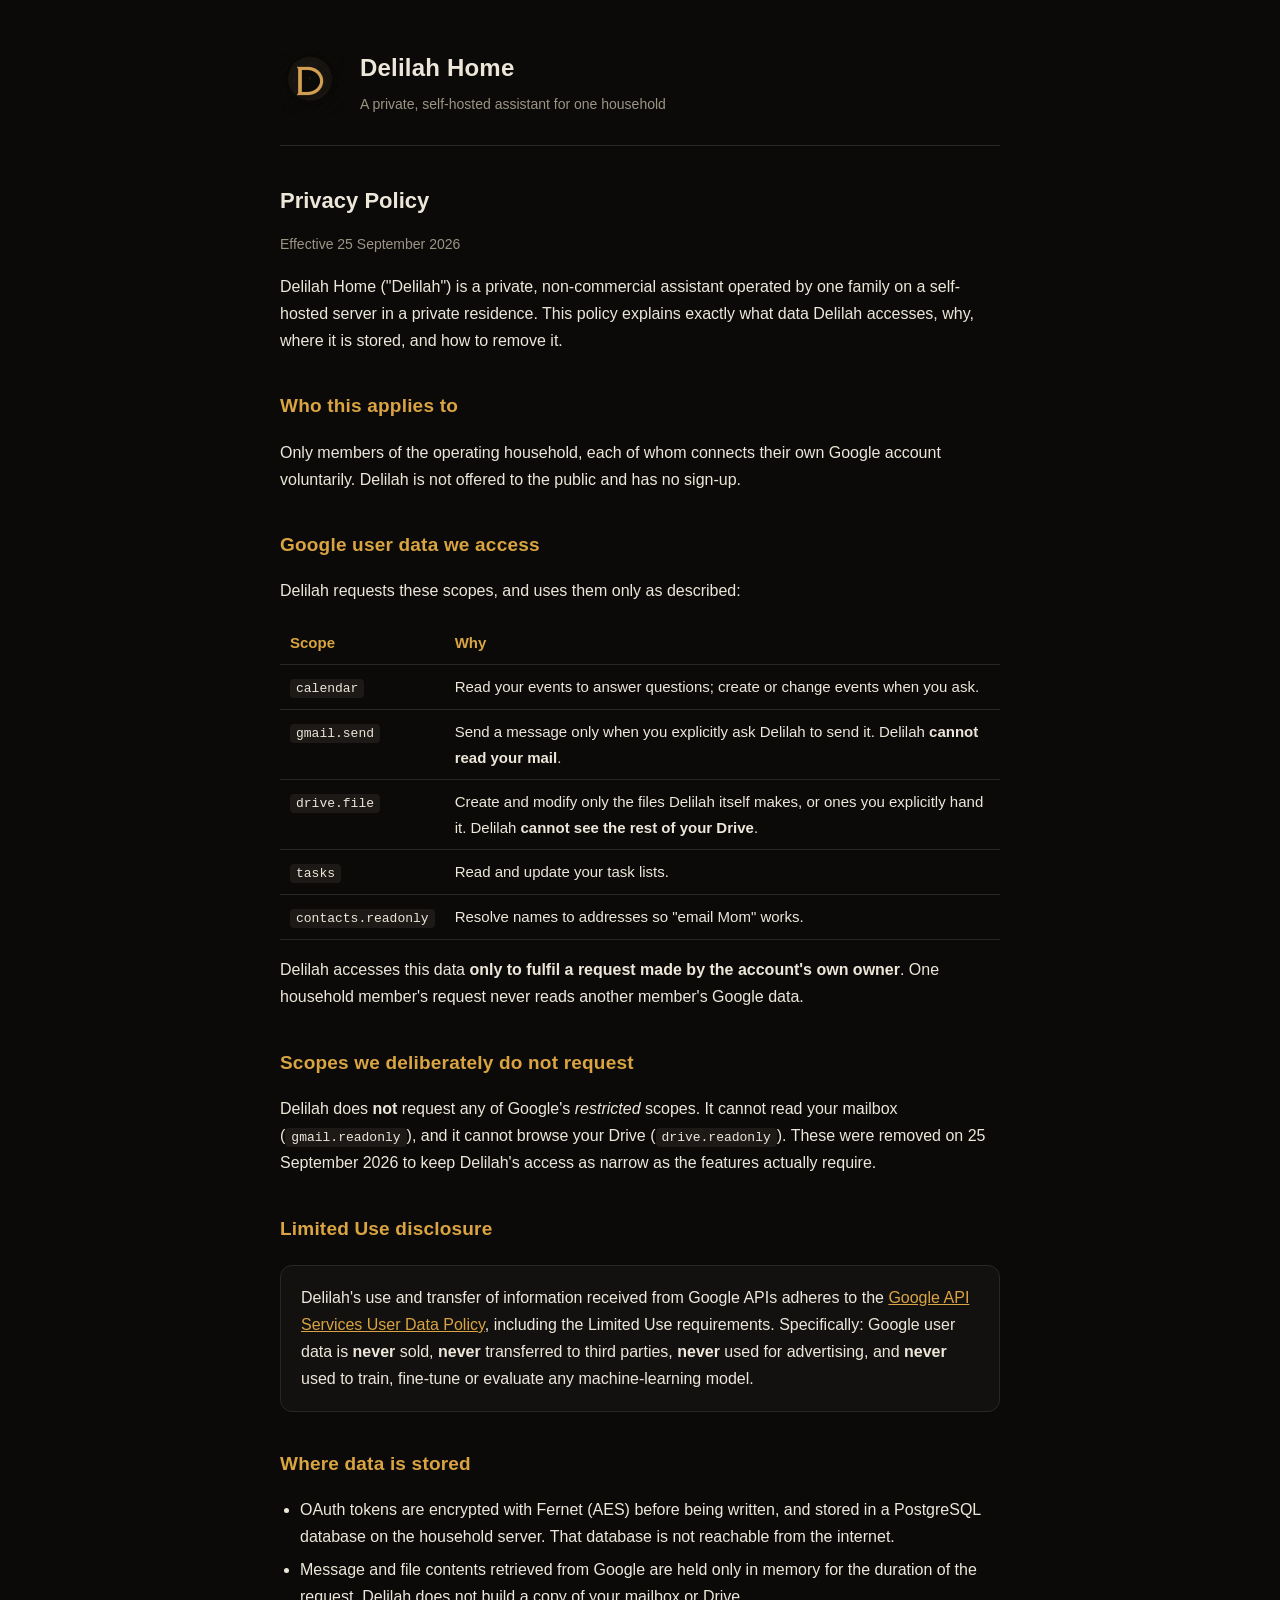
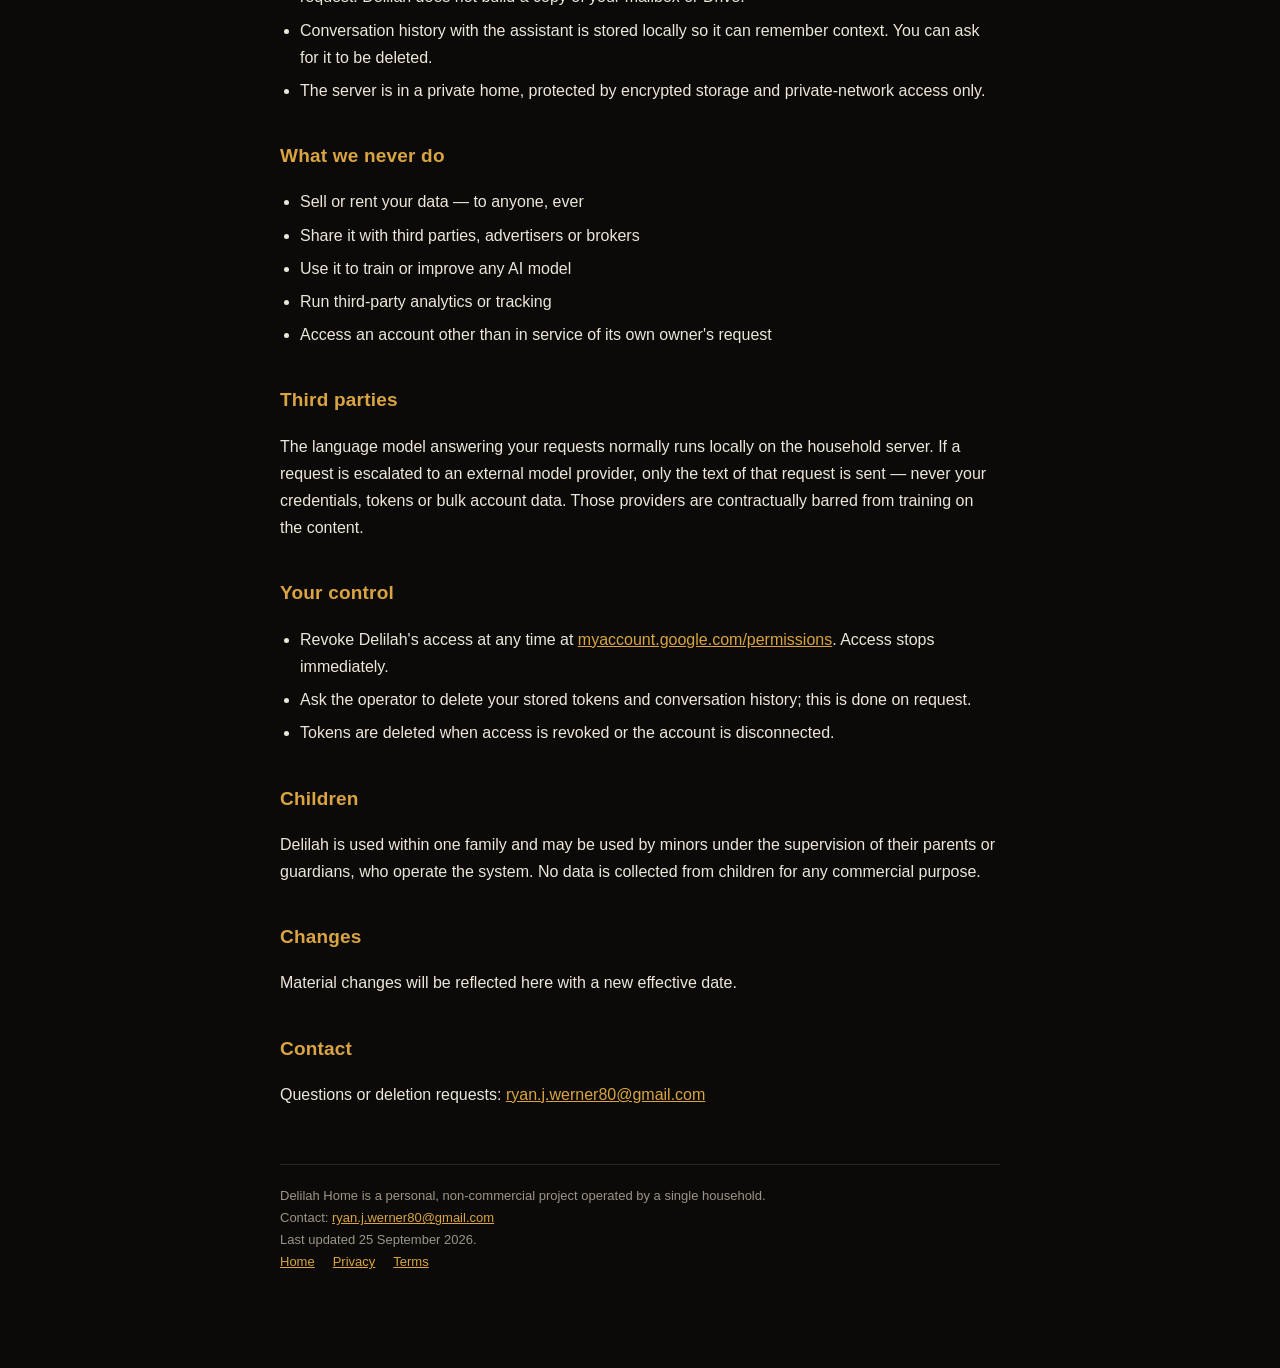
==== privacy.html @ 63f13560 "Add Delilah Home public pages for Google OAuth verification Static homepage, privacy policy and term" ====
<!doctype html><html lang="en"><head><meta charset="utf-8"><meta name="viewport" content="width=device-width,initial-scale=1"><link rel="icon" href="logo.png"><link rel="stylesheet" href="_style.css"><title>Privacy Policy &mdash; Delilah Home</title></head><body><div class="wrap"><header><img src="logo.png" alt="Delilah"><div><h1>Delilah Home</h1><p>A private, self-hosted assistant for one household</p></div></header>
<h1 style="font-size:22px;margin:0 0 6px">Privacy Policy</h1><p class="muted">Effective 25 September 2026</p>
<p>Delilah Home ("Delilah") is a private, non-commercial assistant operated by one family on a self-hosted server in a private residence. This policy explains exactly what data Delilah accesses, why, where it is stored, and how to remove it.</p>

<h2>Who this applies to</h2>
<p>Only members of the operating household, each of whom connects their own Google account voluntarily. Delilah is not offered to the public and has no sign-up.</p>

<h2>Google user data we access</h2>
<p>Delilah requests these scopes, and uses them only as described:</p>
<table><tr><th>Scope</th><th>Why</th></tr>
<tr><td><code>calendar</code></td><td>Read your events to answer questions; create or change events when you ask.</td></tr>
<tr><td><code>gmail.send</code></td><td>Send a message only when you explicitly ask Delilah to send it. Delilah <strong>cannot read your mail</strong>.</td></tr>
<tr><td><code>drive.file</code></td><td>Create and modify only the files Delilah itself makes, or ones you explicitly hand it. Delilah <strong>cannot see the rest of your Drive</strong>.</td></tr>
<tr><td><code>tasks</code></td><td>Read and update your task lists.</td></tr>
<tr><td><code>contacts.readonly</code></td><td>Resolve names to addresses so "email Mom" works.</td></tr>
</table>
<p>Delilah accesses this data <strong>only to fulfil a request made by the account's own owner</strong>. One household member's request never reads another member's Google data.</p>

<h2>Scopes we deliberately do not request</h2>
<p>Delilah does <strong>not</strong> request any of Google's <em>restricted</em> scopes. It cannot read your mailbox (<code>gmail.readonly</code>), and it cannot browse your Drive (<code>drive.readonly</code>). These were removed on 25 September 2026 to keep Delilah's access as narrow as the features actually require.</p>
<h2>Limited Use disclosure</h2>
<div class="card">Delilah's use and transfer of information received from Google APIs adheres to the <a href="https://developers.google.com/terms/api-services-user-data-policy" target="_blank" rel="noopener">Google API Services User Data Policy</a>, including the Limited Use requirements. Specifically: Google user data is <strong>never</strong> sold, <strong>never</strong> transferred to third parties, <strong>never</strong> used for advertising, and <strong>never</strong> used to train, fine-tune or evaluate any machine-learning model.</div>

<h2>Where data is stored</h2>
<ul>
<li>OAuth tokens are encrypted with Fernet (AES) before being written, and stored in a PostgreSQL database on the household server. That database is not reachable from the internet.</li>
<li>Message and file contents retrieved from Google are held only in memory for the duration of the request. Delilah does not build a copy of your mailbox or Drive.</li>
<li>Conversation history with the assistant is stored locally so it can remember context. You can ask for it to be deleted.</li>
<li>The server is in a private home, protected by encrypted storage and private-network access only.</li>
</ul>

<h2>What we never do</h2>
<ul><li>Sell or rent your data &mdash; to anyone, ever</li><li>Share it with third parties, advertisers or brokers</li><li>Use it to train or improve any AI model</li><li>Run third-party analytics or tracking</li><li>Access an account other than in service of its own owner's request</li></ul>

<h2>Third parties</h2>
<p>The language model answering your requests normally runs locally on the household server. If a request is escalated to an external model provider, only the text of that request is sent &mdash; never your credentials, tokens or bulk account data. Those providers are contractually barred from training on the content.</p>

<h2>Your control</h2>
<ul>
<li>Revoke Delilah's access at any time at <a href="https://myaccount.google.com/permissions" target="_blank" rel="noopener">myaccount.google.com/permissions</a>. Access stops immediately.</li>
<li>Ask the operator to delete your stored tokens and conversation history; this is done on request.</li>
<li>Tokens are deleted when access is revoked or the account is disconnected.</li>
</ul>

<h2>Children</h2>
<p>Delilah is used within one family and may be used by minors under the supervision of their parents or guardians, who operate the system. No data is collected from children for any commercial purpose.</p>

<h2>Changes</h2>
<p>Material changes will be reflected here with a new effective date.</p>

<h2>Contact</h2>
<p>Questions or deletion requests: <a href="mailto:ryan.j.werner80@gmail.com">ryan.j.werner80@gmail.com</a></p>
<footer>Delilah Home is a personal, non-commercial project operated by a single household.<br>Contact: <a href="mailto:ryan.j.werner80@gmail.com">ryan.j.werner80@gmail.com</a><br>Last updated 25 September 2026. <nav><a href="./">Home</a><a href="privacy.html">Privacy</a><a href="terms.html">Terms</a></nav></footer></div></body></html>
---- _style.css ----
:root{--bg:#0B0A08;--fg:#EDE7DA;--muted:#9C9585;--gold:#D9A441;--line:#2A2621;--card:#131110}
*{box-sizing:border-box}
body{margin:0;background:var(--bg);color:var(--fg);font:16px/1.7 -apple-system,BlinkMacSystemFont,"Segoe UI",Roboto,Helvetica,Arial,sans-serif;-webkit-font-smoothing:antialiased}
.wrap{max-width:760px;margin:0 auto;padding:48px 20px 96px}
header{display:flex;align-items:center;gap:16px;padding-bottom:28px;border-bottom:1px solid var(--line);margin-bottom:36px}
header img{width:64px;height:64px;border-radius:14px}
header h1{margin:0;font-size:24px;letter-spacing:.2px}
header p{margin:4px 0 0;color:var(--muted);font-size:14px}
h2{color:var(--gold);font-size:19px;margin:36px 0 10px;letter-spacing:.2px}
h3{font-size:16px;margin:24px 0 6px}
a{color:var(--gold)}
ul{padding-left:20px}li{margin:6px 0}
.lede{font-size:18px;color:var(--fg)}
.card{background:var(--card);border:1px solid var(--line);border-radius:12px;padding:18px 20px;margin:20px 0}
.muted{color:var(--muted);font-size:14px}
table{border-collapse:collapse;width:100%;margin:14px 0;font-size:15px}
th,td{text-align:left;padding:9px 10px;border-bottom:1px solid var(--line);vertical-align:top}
th{color:var(--gold);font-weight:600}
code{background:#1C1916;padding:2px 6px;border-radius:4px;font-size:13px}
footer{margin-top:56px;padding-top:20px;border-top:1px solid var(--line);color:var(--muted);font-size:13px}
nav a{margin-right:18px}
@media(max-width:520px){.wrap{padding:28px 16px 64px}header{gap:12px}header img{width:52px;height:52px}}
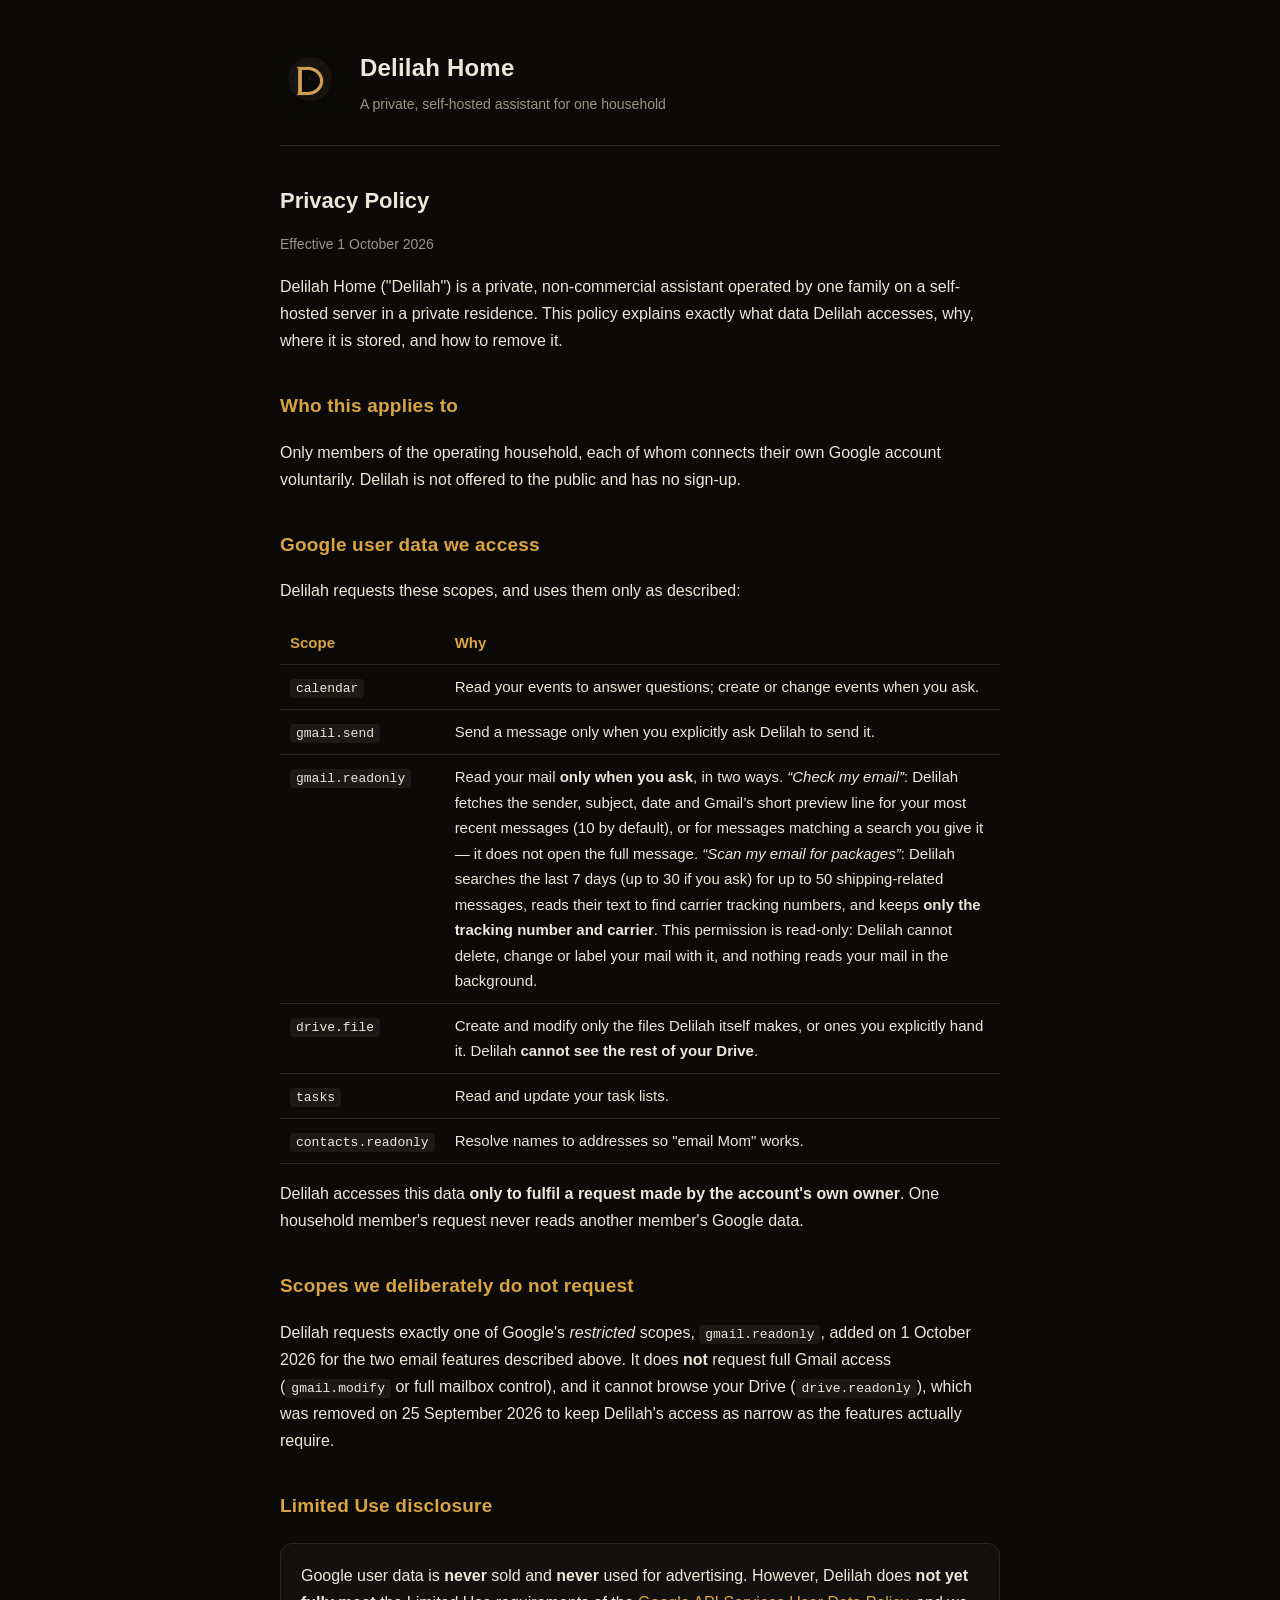
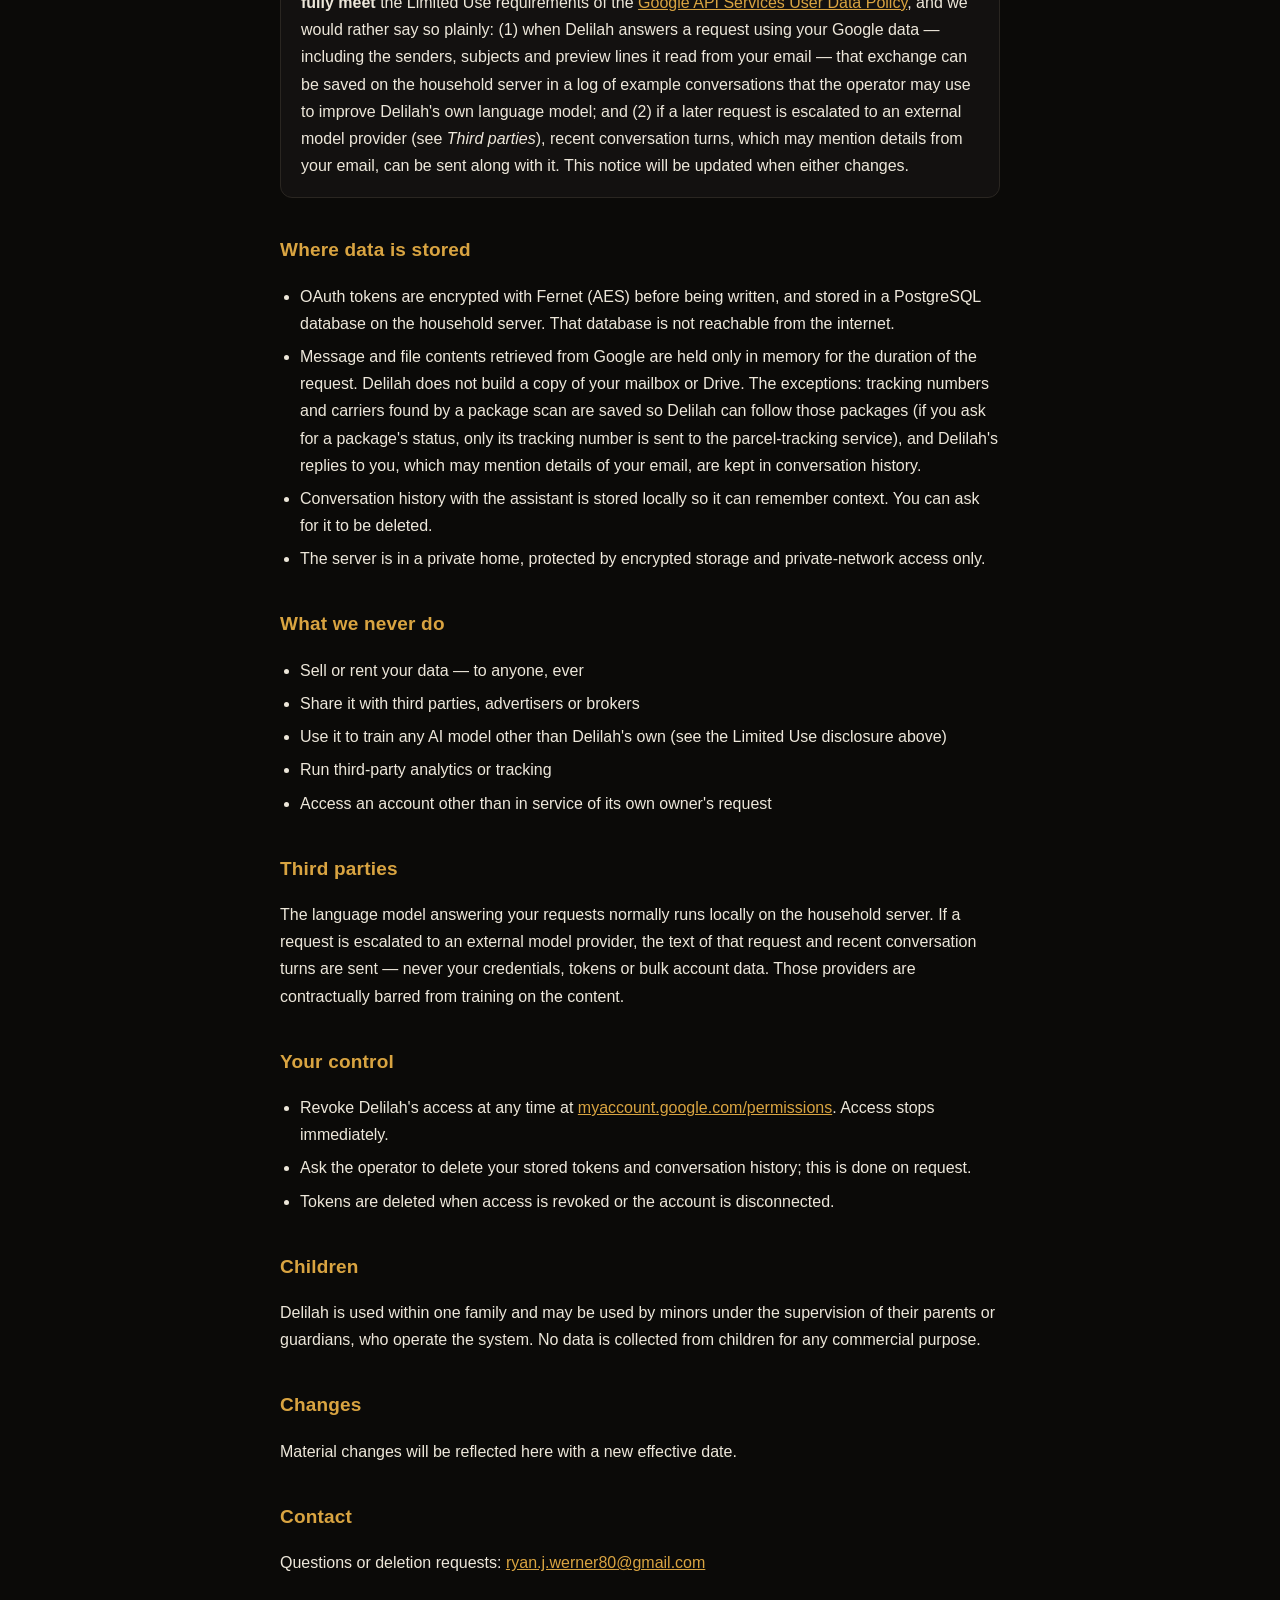
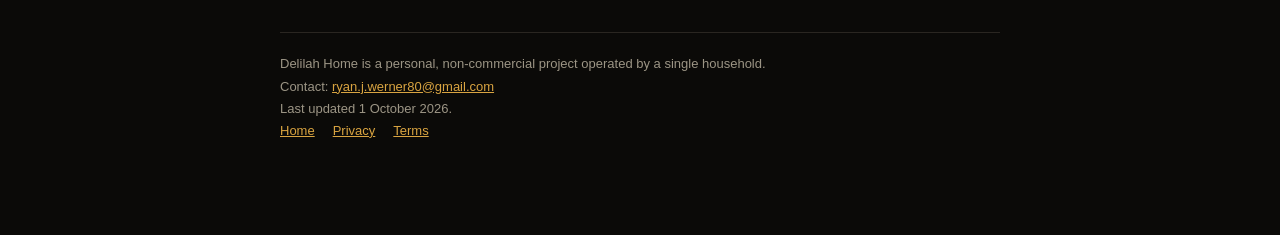
==== commit 3fa95fce: "Privacy policy: add gmail.readonly and disclose current email-data handling" ====
--- a/privacy.html
+++ b/privacy.html
@@ -1,5 +1,5 @@
 <!doctype html><html lang="en"><head><meta charset="utf-8"><meta name="viewport" content="width=device-width,initial-scale=1"><link rel="icon" href="logo.png"><link rel="stylesheet" href="_style.css"><title>Privacy Policy &mdash; Delilah Home</title></head><body><div class="wrap"><header><img src="logo.png" alt="Delilah"><div><h1>Delilah Home</h1><p>A private, self-hosted assistant for one household</p></div></header>
-<h1 style="font-size:22px;margin:0 0 6px">Privacy Policy</h1><p class="muted">Effective 25 September 2026</p>
+<h1 style="font-size:22px;margin:0 0 6px">Privacy Policy</h1><p class="muted">Effective 1 October 2026</p>
 <p>Delilah Home ("Delilah") is a private, non-commercial assistant operated by one family on a self-hosted server in a private residence. This policy explains exactly what data Delilah accesses, why, where it is stored, and how to remove it.</p>
 
 <h2>Who this applies to</h2>
@@ -9,7 +9,8 @@
 <p>Delilah requests these scopes, and uses them only as described:</p>
 <table><tr><th>Scope</th><th>Why</th></tr>
 <tr><td><code>calendar</code></td><td>Read your events to answer questions; create or change events when you ask.</td></tr>
-<tr><td><code>gmail.send</code></td><td>Send a message only when you explicitly ask Delilah to send it. Delilah <strong>cannot read your mail</strong>.</td></tr>
+<tr><td><code>gmail.send</code></td><td>Send a message only when you explicitly ask Delilah to send it.</td></tr>
+<tr><td><code>gmail.readonly</code></td><td>Read your mail <strong>only when you ask</strong>, in two ways. <em>&ldquo;Check my email&rdquo;</em>: Delilah fetches the sender, subject, date and Gmail&rsquo;s short preview line for your most recent messages (10 by default), or for messages matching a search you give it &mdash; it does not open the full message. <em>&ldquo;Scan my email for packages&rdquo;</em>: Delilah searches the last 7 days (up to 30 if you ask) for up to 50 shipping-related messages, reads their text to find carrier tracking numbers, and keeps <strong>only the tracking number and carrier</strong>. This permission is read-only: Delilah cannot delete, change or label your mail with it, and nothing reads your mail in the background.</td></tr>
 <tr><td><code>drive.file</code></td><td>Create and modify only the files Delilah itself makes, or ones you explicitly hand it. Delilah <strong>cannot see the rest of your Drive</strong>.</td></tr>
 <tr><td><code>tasks</code></td><td>Read and update your task lists.</td></tr>
 <tr><td><code>contacts.readonly</code></td><td>Resolve names to addresses so "email Mom" works.</td></tr>
@@ -17,23 +18,23 @@
 <p>Delilah accesses this data <strong>only to fulfil a request made by the account's own owner</strong>. One household member's request never reads another member's Google data.</p>
 
 <h2>Scopes we deliberately do not request</h2>
-<p>Delilah does <strong>not</strong> request any of Google's <em>restricted</em> scopes. It cannot read your mailbox (<code>gmail.readonly</code>), and it cannot browse your Drive (<code>drive.readonly</code>). These were removed on 25 September 2026 to keep Delilah's access as narrow as the features actually require.</p>
+<p>Delilah requests exactly one of Google's <em>restricted</em> scopes, <code>gmail.readonly</code>, added on 1 October 2026 for the two email features described above. It does <strong>not</strong> request full Gmail access (<code>gmail.modify</code> or full mailbox control), and it cannot browse your Drive (<code>drive.readonly</code>), which was removed on 25 September 2026 to keep Delilah's access as narrow as the features actually require.</p>
 <h2>Limited Use disclosure</h2>
-<div class="card">Delilah's use and transfer of information received from Google APIs adheres to the <a href="https://developers.google.com/terms/api-services-user-data-policy" target="_blank" rel="noopener">Google API Services User Data Policy</a>, including the Limited Use requirements. Specifically: Google user data is <strong>never</strong> sold, <strong>never</strong> transferred to third parties, <strong>never</strong> used for advertising, and <strong>never</strong> used to train, fine-tune or evaluate any machine-learning model.</div>
+<div class="card">Google user data is <strong>never</strong> sold and <strong>never</strong> used for advertising. However, Delilah does <strong>not yet fully meet</strong> the Limited Use requirements of the <a href="https://developers.google.com/terms/api-services-user-data-policy" target="_blank" rel="noopener">Google API Services User Data Policy</a>, and we would rather say so plainly: (1) when Delilah answers a request using your Google data &mdash; including the senders, subjects and preview lines it read from your email &mdash; that exchange can be saved on the household server in a log of example conversations that the operator may use to improve Delilah's own language model; and (2) if a later request is escalated to an external model provider (see <em>Third parties</em>), recent conversation turns, which may mention details from your email, can be sent along with it. This notice will be updated when either changes.</div>
 
 <h2>Where data is stored</h2>
 <ul>
 <li>OAuth tokens are encrypted with Fernet (AES) before being written, and stored in a PostgreSQL database on the household server. That database is not reachable from the internet.</li>
-<li>Message and file contents retrieved from Google are held only in memory for the duration of the request. Delilah does not build a copy of your mailbox or Drive.</li>
+<li>Message and file contents retrieved from Google are held only in memory for the duration of the request. Delilah does not build a copy of your mailbox or Drive. The exceptions: tracking numbers and carriers found by a package scan are saved so Delilah can follow those packages (if you ask for a package's status, only its tracking number is sent to the parcel-tracking service), and Delilah's replies to you, which may mention details of your email, are kept in conversation history.</li>
 <li>Conversation history with the assistant is stored locally so it can remember context. You can ask for it to be deleted.</li>
 <li>The server is in a private home, protected by encrypted storage and private-network access only.</li>
 </ul>
 
 <h2>What we never do</h2>
-<ul><li>Sell or rent your data &mdash; to anyone, ever</li><li>Share it with third parties, advertisers or brokers</li><li>Use it to train or improve any AI model</li><li>Run third-party analytics or tracking</li><li>Access an account other than in service of its own owner's request</li></ul>
+<ul><li>Sell or rent your data &mdash; to anyone, ever</li><li>Share it with third parties, advertisers or brokers</li><li>Use it to train any AI model other than Delilah's own (see the Limited Use disclosure above)</li><li>Run third-party analytics or tracking</li><li>Access an account other than in service of its own owner's request</li></ul>
 
 <h2>Third parties</h2>
-<p>The language model answering your requests normally runs locally on the household server. If a request is escalated to an external model provider, only the text of that request is sent &mdash; never your credentials, tokens or bulk account data. Those providers are contractually barred from training on the content.</p>
+<p>The language model answering your requests normally runs locally on the household server. If a request is escalated to an external model provider, the text of that request and recent conversation turns are sent &mdash; never your credentials, tokens or bulk account data. Those providers are contractually barred from training on the content.</p>
 
 <h2>Your control</h2>
 <ul>
@@ -50,4 +51,4 @@
 
 <h2>Contact</h2>
 <p>Questions or deletion requests: <a href="mailto:ryan.j.werner80@gmail.com">ryan.j.werner80@gmail.com</a></p>
-<footer>Delilah Home is a personal, non-commercial project operated by a single household.<br>Contact: <a href="mailto:ryan.j.werner80@gmail.com">ryan.j.werner80@gmail.com</a><br>Last updated 25 September 2026. <nav><a href="./">Home</a><a href="privacy.html">Privacy</a><a href="terms.html">Terms</a></nav></footer></div></body></html>
+<footer>Delilah Home is a personal, non-commercial project operated by a single household.<br>Contact: <a href="mailto:ryan.j.werner80@gmail.com">ryan.j.werner80@gmail.com</a><br>Last updated 1 October 2026. <nav><a href="./">Home</a><a href="privacy.html">Privacy</a><a href="terms.html">Terms</a></nav></footer></div></body></html>
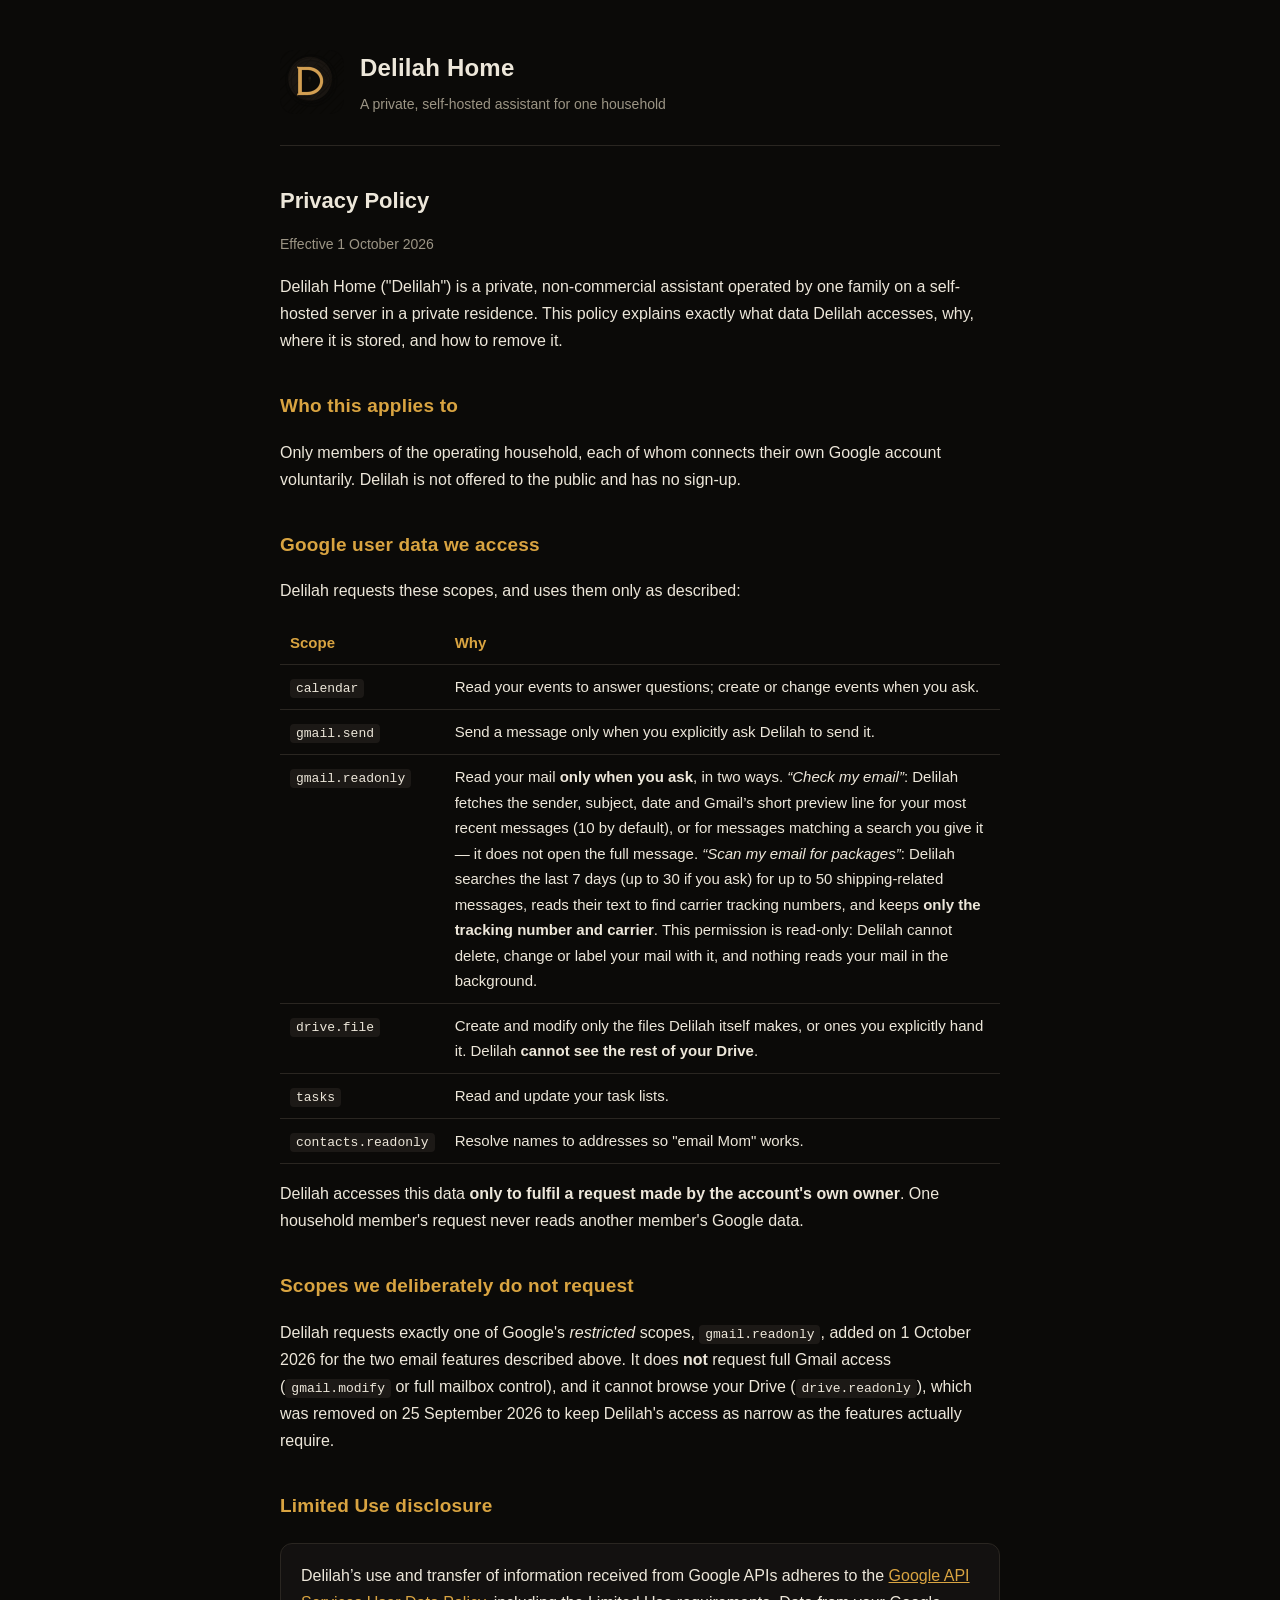
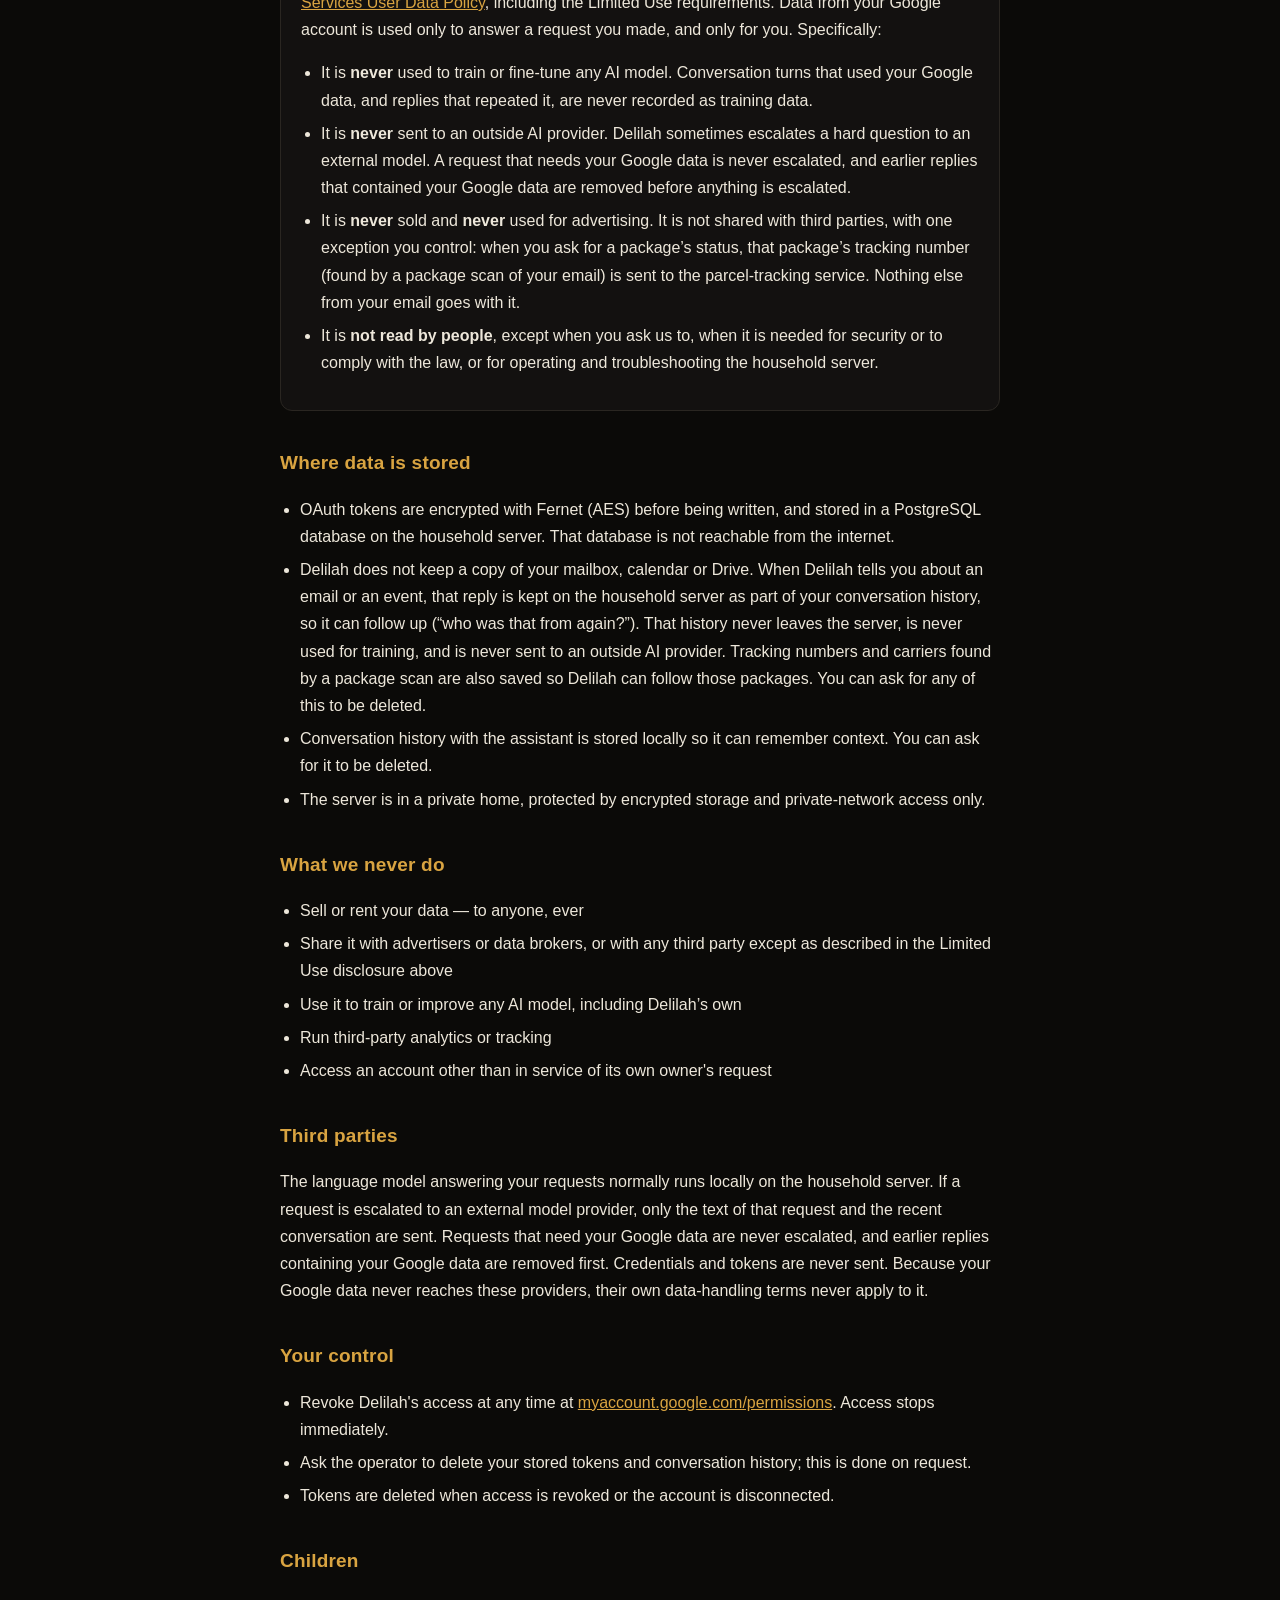
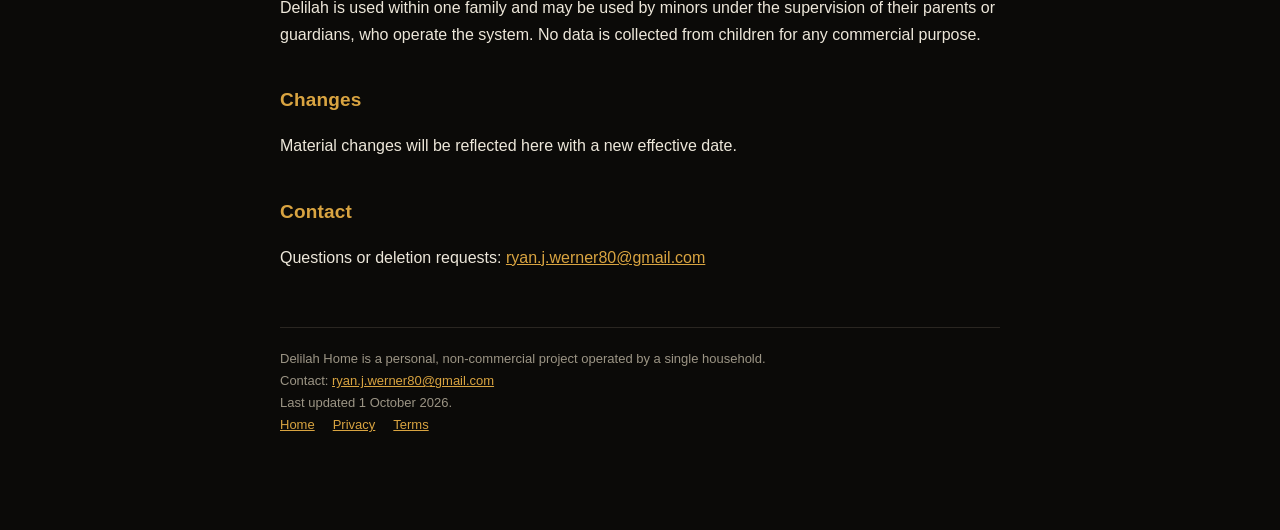
==== commit 11eae7db: "Privacy policy: Google data now meets Limited Use (no training, no cloud escalation)" ====
--- a/privacy.html
+++ b/privacy.html
@@ -20,21 +20,27 @@
 <h2>Scopes we deliberately do not request</h2>
 <p>Delilah requests exactly one of Google's <em>restricted</em> scopes, <code>gmail.readonly</code>, added on 1 October 2026 for the two email features described above. It does <strong>not</strong> request full Gmail access (<code>gmail.modify</code> or full mailbox control), and it cannot browse your Drive (<code>drive.readonly</code>), which was removed on 25 September 2026 to keep Delilah's access as narrow as the features actually require.</p>
 <h2>Limited Use disclosure</h2>
-<div class="card">Google user data is <strong>never</strong> sold and <strong>never</strong> used for advertising. However, Delilah does <strong>not yet fully meet</strong> the Limited Use requirements of the <a href="https://developers.google.com/terms/api-services-user-data-policy" target="_blank" rel="noopener">Google API Services User Data Policy</a>, and we would rather say so plainly: (1) when Delilah answers a request using your Google data &mdash; including the senders, subjects and preview lines it read from your email &mdash; that exchange can be saved on the household server in a log of example conversations that the operator may use to improve Delilah's own language model; and (2) if a later request is escalated to an external model provider (see <em>Third parties</em>), recent conversation turns, which may mention details from your email, can be sent along with it. This notice will be updated when either changes.</div>
+<div class="card">Delilah&rsquo;s use and transfer of information received from Google APIs adheres to the <a href="https://developers.google.com/terms/api-services-user-data-policy" target="_blank" rel="noopener">Google API Services User Data Policy</a>, including the Limited Use requirements. Data from your Google account is used only to answer a request you made, and only for you. Specifically:
+<ul>
+<li>It is <strong>never</strong> used to train or fine-tune any AI model. Conversation turns that used your Google data, and replies that repeated it, are never recorded as training data.</li>
+<li>It is <strong>never</strong> sent to an outside AI provider. Delilah sometimes escalates a hard question to an external model. A request that needs your Google data is never escalated, and earlier replies that contained your Google data are removed before anything is escalated.</li>
+<li>It is <strong>never</strong> sold and <strong>never</strong> used for advertising. It is not shared with third parties, with one exception you control: when you ask for a package&rsquo;s status, that package&rsquo;s tracking number (found by a package scan of your email) is sent to the parcel-tracking service. Nothing else from your email goes with it.</li>
+<li>It is <strong>not read by people</strong>, except when you ask us to, when it is needed for security or to comply with the law, or for operating and troubleshooting the household server.</li>
+</ul></div>
 
 <h2>Where data is stored</h2>
 <ul>
 <li>OAuth tokens are encrypted with Fernet (AES) before being written, and stored in a PostgreSQL database on the household server. That database is not reachable from the internet.</li>
-<li>Message and file contents retrieved from Google are held only in memory for the duration of the request. Delilah does not build a copy of your mailbox or Drive. The exceptions: tracking numbers and carriers found by a package scan are saved so Delilah can follow those packages (if you ask for a package's status, only its tracking number is sent to the parcel-tracking service), and Delilah's replies to you, which may mention details of your email, are kept in conversation history.</li>
+<li>Delilah does not keep a copy of your mailbox, calendar or Drive. When Delilah tells you about an email or an event, that reply is kept on the household server as part of your conversation history, so it can follow up (&ldquo;who was that from again?&rdquo;). That history never leaves the server, is never used for training, and is never sent to an outside AI provider. Tracking numbers and carriers found by a package scan are also saved so Delilah can follow those packages. You can ask for any of this to be deleted.</li>
 <li>Conversation history with the assistant is stored locally so it can remember context. You can ask for it to be deleted.</li>
 <li>The server is in a private home, protected by encrypted storage and private-network access only.</li>
 </ul>
 
 <h2>What we never do</h2>
-<ul><li>Sell or rent your data &mdash; to anyone, ever</li><li>Share it with third parties, advertisers or brokers</li><li>Use it to train any AI model other than Delilah's own (see the Limited Use disclosure above)</li><li>Run third-party analytics or tracking</li><li>Access an account other than in service of its own owner's request</li></ul>
+<ul><li>Sell or rent your data &mdash; to anyone, ever</li><li>Share it with advertisers or data brokers, or with any third party except as described in the Limited Use disclosure above</li><li>Use it to train or improve any AI model, including Delilah&rsquo;s own</li><li>Run third-party analytics or tracking</li><li>Access an account other than in service of its own owner's request</li></ul>
 
 <h2>Third parties</h2>
-<p>The language model answering your requests normally runs locally on the household server. If a request is escalated to an external model provider, the text of that request and recent conversation turns are sent &mdash; never your credentials, tokens or bulk account data. Those providers are contractually barred from training on the content.</p>
+<p>The language model answering your requests normally runs locally on the household server. If a request is escalated to an external model provider, only the text of that request and the recent conversation are sent. Requests that need your Google data are never escalated, and earlier replies containing your Google data are removed first. Credentials and tokens are never sent. Because your Google data never reaches these providers, their own data-handling terms never apply to it.</p>
 
 <h2>Your control</h2>
 <ul>
